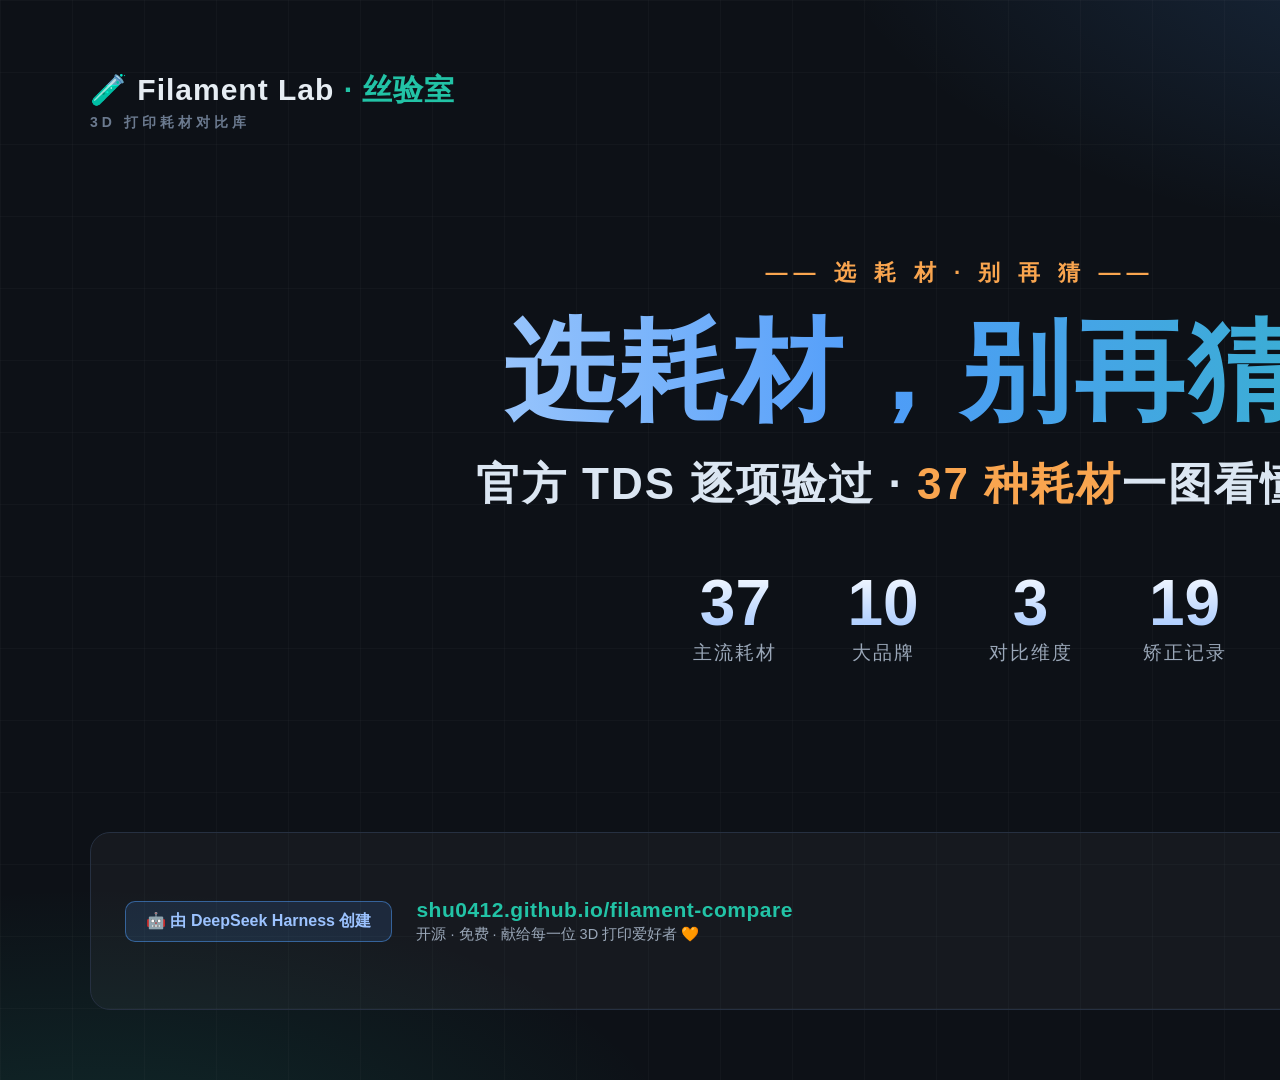
==== share/poster-16x9-v2.html @ 297a630e "add share/poster-16x9-v2.html" ====
<!DOCTYPE html>
<html lang="zh-CN">
<head>
<meta charset="UTF-8">
<title>Filament Lab 宣传图 · 大标题风 16:9</title>
<style>
  * { margin:0; padding:0; box-sizing:border-box; }
  body { background:#0d1117; font-family:"PingFang SC","Hiragino Sans GB","Microsoft YaHei",sans-serif; color:#e6edf3; }
  .poster { width:1920px; height:1080px; position:relative; overflow:hidden;
    background:
      radial-gradient(1200px 600px at 80% -10%, rgba(79,156,249,.22), transparent 60%),
      radial-gradient(1000px 500px at 5% 110%, rgba(34,195,166,.15), transparent 60%),
      #0d1117; }
  .grid-bg { position:absolute; inset:0; opacity:.5;
    background-image:linear-gradient(rgba(255,255,255,.05) 1px, transparent 1px),
                     linear-gradient(90deg, rgba(255,255,255,.05) 1px, transparent 1px);
    background-size:72px 72px; }
  .content { position:relative; padding:70px 90px; height:100%; display:flex; flex-direction:column; }

  .top { display:flex; justify-content:space-between; align-items:center; }
  .brand { font-size:30px; font-weight:800; letter-spacing:1px; }
  .brand span { color:#22c3a6; }
  .brand small { display:block; font-size:14px; color:#6b7a8f; font-weight:600; letter-spacing:4px; margin-top:3px; }
  .top-tag { font-size:16px; color:#9cc3ff; background:rgba(79,156,249,.12); border:1.5px solid rgba(79,156,249,.45);
    padding:9px 22px; border-radius:999px; font-weight:600; }

  .hero { flex:1; display:flex; flex-direction:column; justify-content:center; text-align:center; }
  .hero .kicker { font-size:22px; color:#f9a54f; letter-spacing:6px; font-weight:700; margin-bottom:18px; }
  .hero h1 { font-size:110px; font-weight:900; letter-spacing:4px; line-height:1.18;
    background:linear-gradient(90deg,#e8f1ff,#4f9cf9 45%,#22c3a6); -webkit-background-clip:text; background-clip:text; color:transparent; }
  .hero h2 { font-size:44px; font-weight:800; margin-top:20px; letter-spacing:2px; color:#dbe6f2; }
  .hero h2 b { color:#f9a54f; }

  .stats { display:flex; justify-content:center; gap:70px; margin-top:52px; }
  .stat { text-align:center; }
  .stat b { display:block; font-size:64px; font-weight:900;
    background:linear-gradient(180deg,#fff,#9cc3ff); -webkit-background-clip:text; background-clip:text; color:transparent; }
  .stat span { font-size:19px; color:#9aa7b8; letter-spacing:2px; }

  .footer { margin-top:40px; display:flex; justify-content:space-between; align-items:center; gap:34px;
    background:rgba(255,255,255,.035); border:1px solid #263041; border-radius:20px; padding:24px 34px; }
  .f-left { display:flex; align-items:center; gap:24px; }
  .dh { font-size:16px; color:#9cc3ff; background:rgba(79,156,249,.13); border:1px solid rgba(79,156,249,.5);
    padding:9px 20px; border-radius:10px; font-weight:700; white-space:nowrap; }
  .f-url { font-size:21px; color:#22c3a6; font-weight:800; letter-spacing:.5px; }
  .f-note { font-size:14.5px; color:#9aa7b8; margin-top:3px; }
  .f-right { display:flex; align-items:center; gap:20px; }
  .qr { width:128px; height:128px; background:#fff; border-radius:14px; padding:7px; }
  .qr img { width:100%; height:100%; display:block; }
  .qr-tip { font-size:13px; color:#6b7a8f; line-height:1.6; text-align:center; }
</style>
</head>
<body>
<div class="poster">
  <div class="grid-bg"></div>
  <div class="content">
    <div class="top">
      <div class="brand">🧪 Filament Lab <span>· 丝验室</span><small>3D 打印耗材对比库</small></div>
      <div class="top-tag">🧡 内容创建：舒舒 · 基于 DeepSeek Harness 构建</div>
    </div>

    <div class="hero">
      <div class="kicker">—— 选 耗 材 · 别 再 猜 ——</div>
      <h1>选耗材，别再猜了</h1>
      <h2>官方 TDS 逐项验过 · <b>37 种耗材</b>一图看懂怎么选</h2>
      <div class="stats">
        <div class="stat"><b>37</b><span>主流耗材</span></div>
        <div class="stat"><b>10</b><span>大品牌</span></div>
        <div class="stat"><b>3</b><span>对比维度</span></div>
        <div class="stat"><b>19</b><span>矫正记录</span></div>
      </div>
    </div>

    <div class="footer">
      <div class="f-left">
        <div class="dh">🤖 由 DeepSeek Harness 创建</div>
        <div>
          <div class="f-url">shu0412.github.io/filament-compare</div>
          <div class="f-note">开源 · 免费 · 献给每一位 3D 打印爱好者 🧡</div>
        </div>
      </div>
      <div class="f-right">
        <div class="qr-tip">扫码<br>直达对比库</div>
        <div class="qr"><img src="[data-uri]" alt="QR"></div>
      </div>
    </div>
  </div>
</div>
</body>
</html>
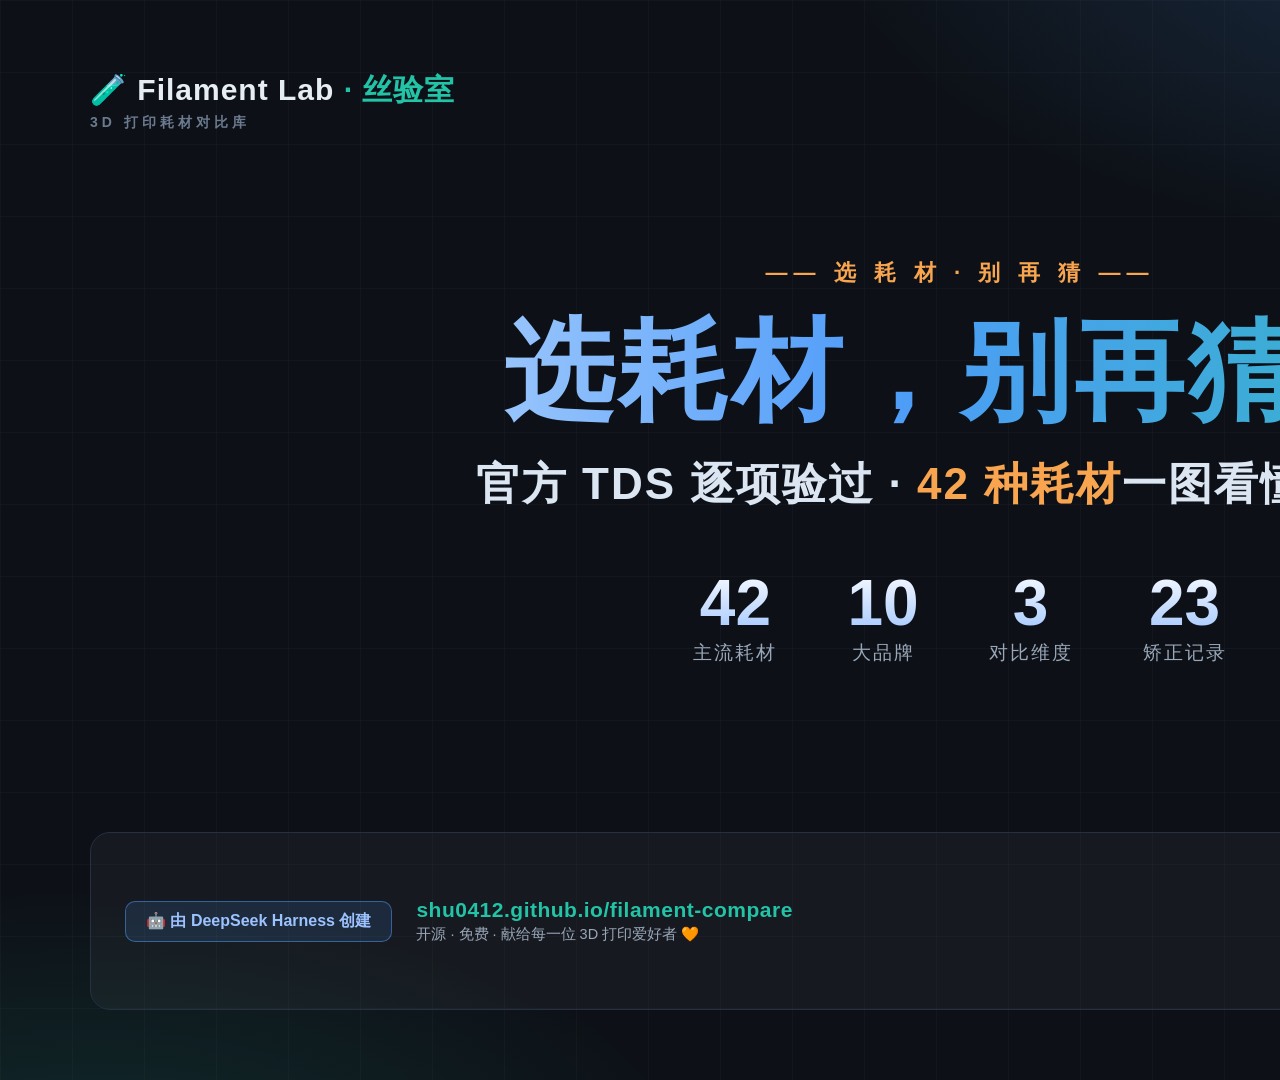
==== commit 9aeeb137: "new posters v2 (42 materials, price info) poster-16x9-v2.html" ====
--- a/share/poster-16x9-v2.html
+++ b/share/poster-16x9-v2.html
@@ -62,12 +62,12 @@
     <div class="hero">
       <div class="kicker">—— 选 耗 材 · 别 再 猜 ——</div>
       <h1>选耗材，别再猜了</h1>
-      <h2>官方 TDS 逐项验过 · <b>37 种耗材</b>一图看懂怎么选</h2>
+      <h2>官方 TDS 逐项验过 · <b>42 种耗材</b>一图看懂怎么选</h2>
       <div class="stats">
-        <div class="stat"><b>37</b><span>主流耗材</span></div>
+        <div class="stat"><b>42</b><span>主流耗材</span></div>
         <div class="stat"><b>10</b><span>大品牌</span></div>
         <div class="stat"><b>3</b><span>对比维度</span></div>
-        <div class="stat"><b>19</b><span>矫正记录</span></div>
+        <div class="stat"><b>23</b><span>矫正记录</span></div>
       </div>
     </div>
 
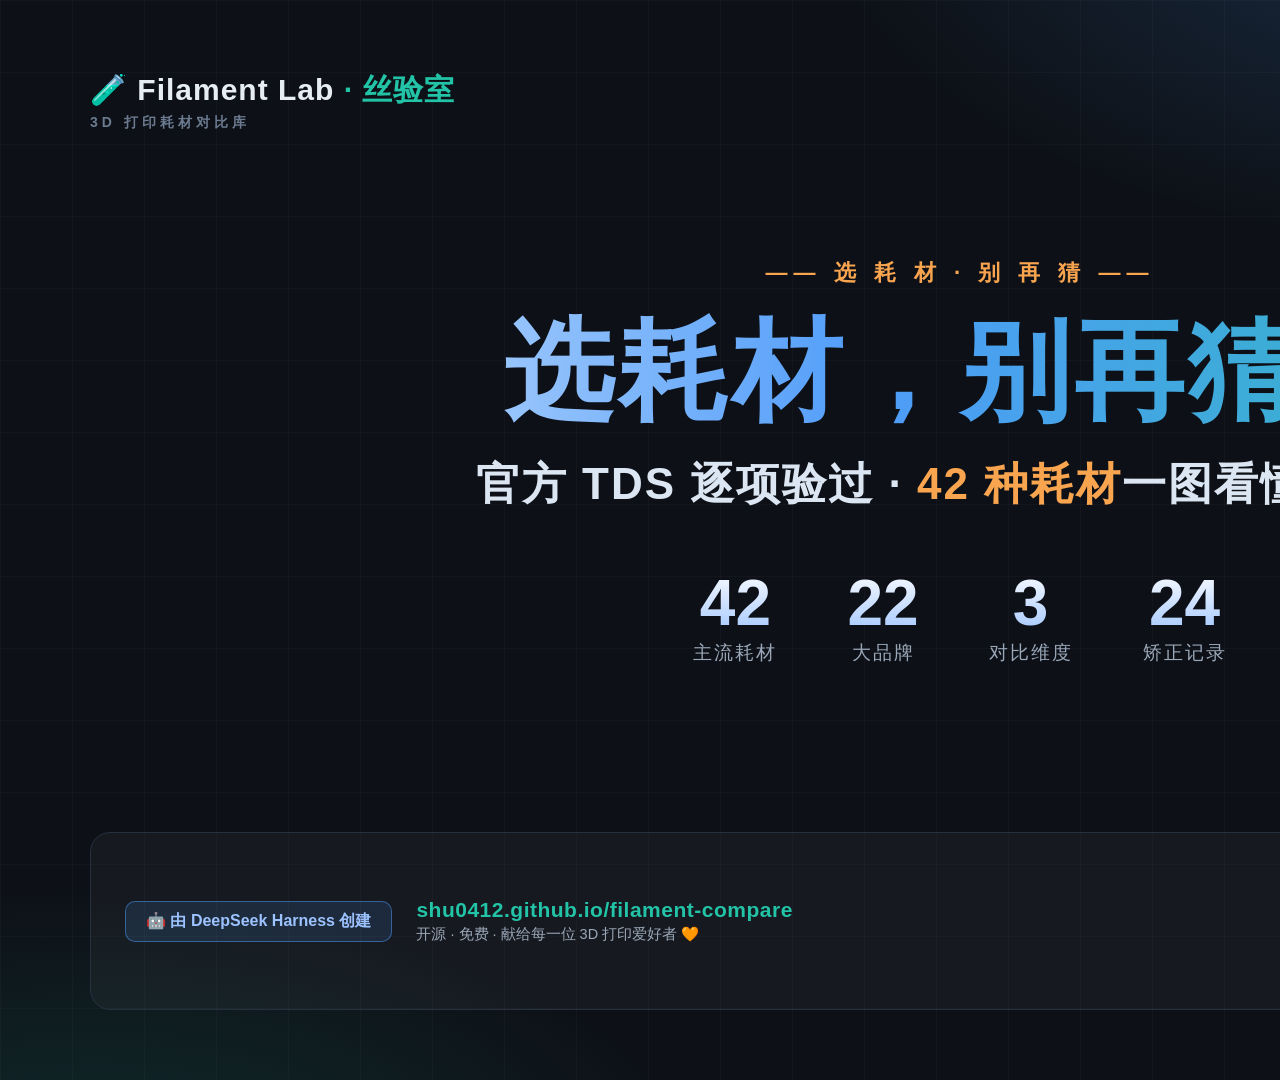
==== commit fae446f4: "poster html sources: brand 22 / corrections 24 / 87 price records" ====
--- a/share/poster-16x9-v2.html
+++ b/share/poster-16x9-v2.html
@@ -65,9 +65,9 @@
       <h2>官方 TDS 逐项验过 · <b>42 种耗材</b>一图看懂怎么选</h2>
       <div class="stats">
         <div class="stat"><b>42</b><span>主流耗材</span></div>
-        <div class="stat"><b>10</b><span>大品牌</span></div>
+        <div class="stat"><b>22</b><span>大品牌</span></div>
         <div class="stat"><b>3</b><span>对比维度</span></div>
-        <div class="stat"><b>23</b><span>矫正记录</span></div>
+        <div class="stat"><b>24</b><span>矫正记录</span></div>
       </div>
     </div>
 
